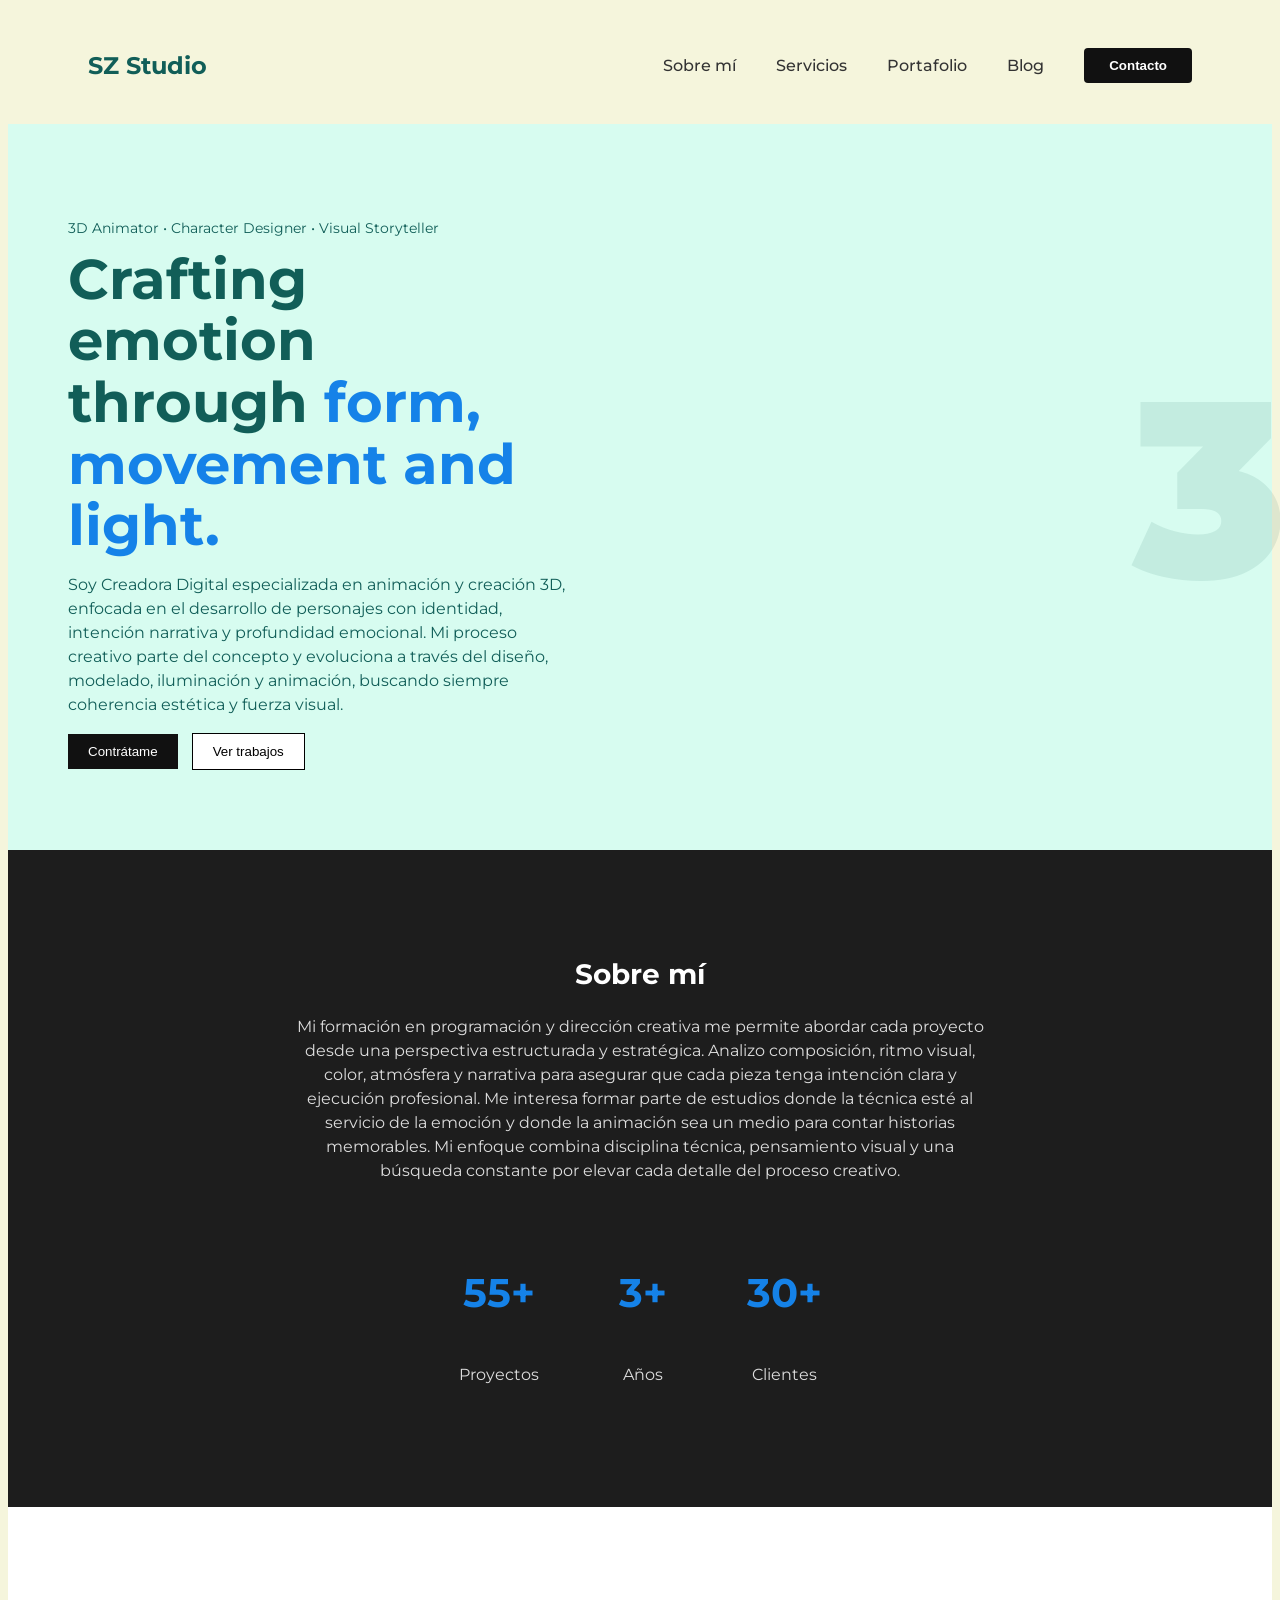
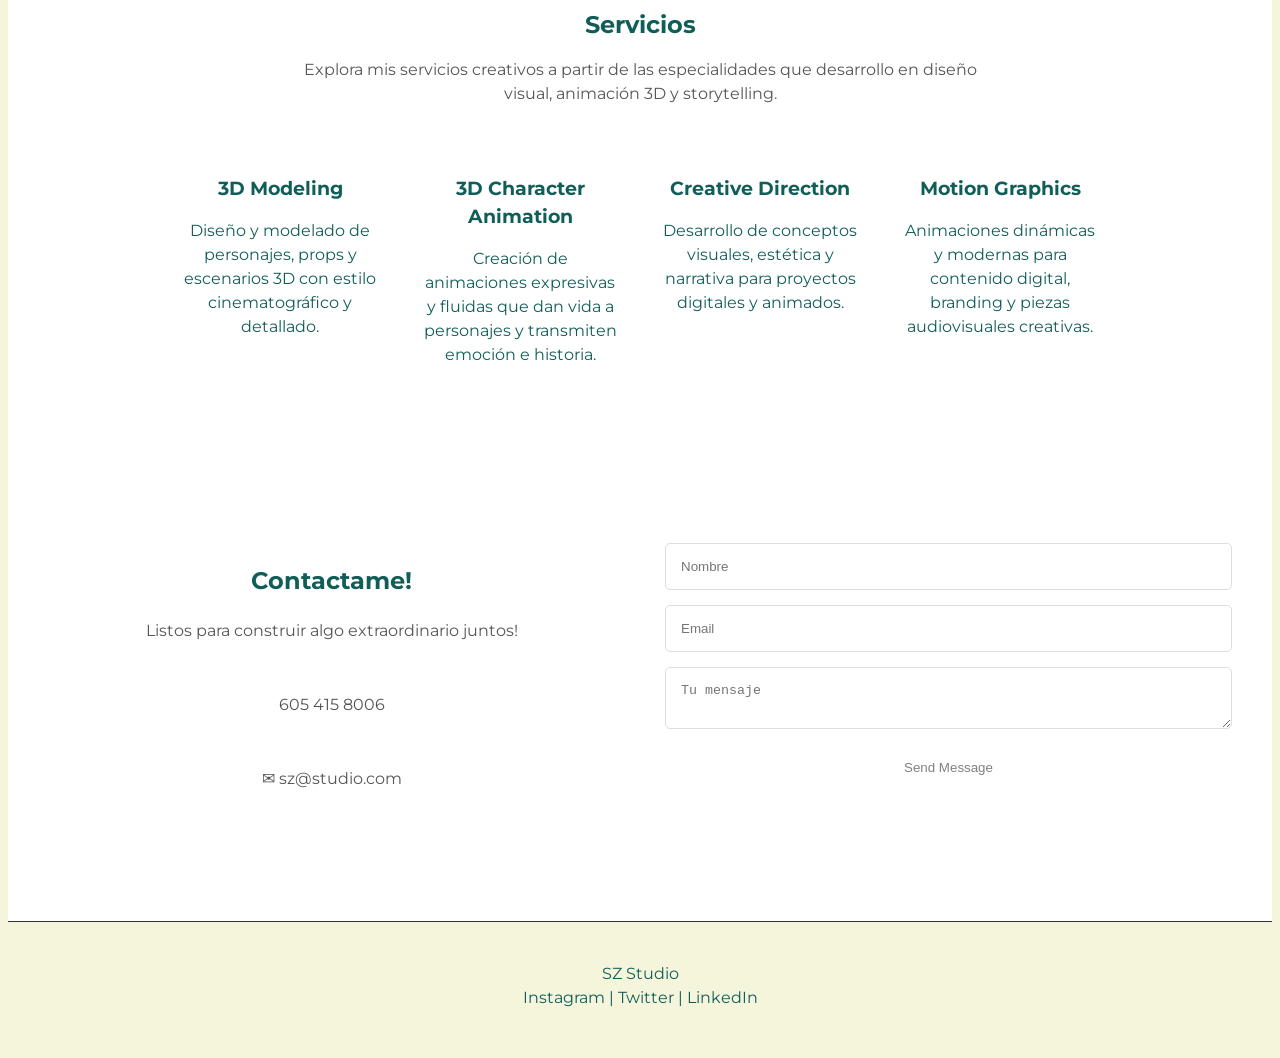
==== about.html @ 500b25a1 "first commit" ====
<html lang="es">
<head>
    <meta charset="UTF-8">
    <meta name="viewport" content="width=device-width, initial-scale=1.0">
    <title>SZ Studio - Sofia Zabala</title>
    <link rel="stylesheet" href="style.css">
    <link href="https://fonts.googleapis.com/css2?family=Montserrat:wght@400;500;700;900&display=swap" rel="stylesheet">
    <link rel="stylesheet" href="css/styles.css">
</head>
<body>

    <header>
        <h2>SZ Studio</h2>
        <nav>
            <ul>
                <li><a href="#about">Sobre mí</a></li>
                <li><a href="#services">Servicios</a></li>
                <li><a href="#portfolio">Portafolio</a></li>
                <li><a href="#blog">Blog</a></li>
                <li><button>Contacto</button></li>
            </ul>
        </nav>
    </header>

    <main>
        <section class="hero">
            <div class="hero-content">
                <p>3D Animator • Character Designer • Visual Storyteller</p>
                <h1>Crafting emotion through <span>form, movement and light.</span></h1>
                <p>Soy Creadora Digital especializada en animación y creación 3D, enfocada en el desarrollo de personajes con identidad, intención narrativa y profundidad emocional. Mi proceso creativo parte del concepto y evoluciona a través del diseño, modelado, iluminación y animación, buscando siempre coherencia estética y fuerza visual.</p>
                <div class="hero-btns">
                    <button>Contrátame</button>
                    <button>Ver trabajos</button>
                </div>
            </div>
            <div class="hero-image">
                <div class="ux-bg">3D</div>
            </div>
        </section>
</section>

  <section id="about">
    <h2>Sobre mí</h2>
    <p>
      Mi formación en programación y dirección creativa me permite abordar cada proyecto desde una perspectiva estructurada y estratégica. Analizo composición, ritmo visual, color, atmósfera y narrativa para asegurar que cada pieza tenga intención clara y ejecución profesional.

Me interesa formar parte de estudios donde la técnica esté al servicio de la emoción y donde la animación sea un medio para contar historias memorables. Mi enfoque combina disciplina técnica, pensamiento visual y una búsqueda constante por elevar cada detalle del proceso creativo.
    </p>

    <div>
      <div>
        <h3>55+</h3>
        <p>Proyectos</p>
      </div>
      <div>
        <h3>3+</h3>
        <p>Años</p>
      </div>
      <div>
        <h3>30+</h3>
        <p>Clientes</p>
      </div>
    </div>
  </section>

  <section id="services">
    <h2>Servicios</h2>
    <p>
      Explora mis servicios creativos a partir de las especialidades que desarrollo en diseño visual, animación 3D y storytelling.
    </p>

    <div>
      <div>
        <h3>3D Modeling</h3>
        <p>Diseño y modelado de personajes, props y escenarios 3D con estilo cinematográfico y detallado.</p>
      </div>
      <div>
        <h3>3D Character Animation</h3>
        <p>Creación de animaciones expresivas y fluidas que dan vida a personajes y transmiten emoción e historia.</p>
      </div>
      <div>
        <h3>Creative Direction
</h3>
        <p>Desarrollo de conceptos visuales, estética y narrativa para proyectos digitales y animados.</p>
      </div>
      <div>
        <h3>Motion Graphics</h3>
        <p>Animaciones dinámicas y modernas para contenido digital, branding y piezas audiovisuales creativas.</p>
      </div>
    </div>
  </section>
  <section class="contact">
    <div class="contact-info">
      <h2>Contactame!</h2>
      <p>Listos para construir algo extraordinario juntos!</p>
      <p> 605 415 8006
      </p>
      <p>✉ sz@studio.com</p>
    </div>
    <form class="contact-form">
      <input type="text" placeholder="Nombre">
      <input type="email" placeholder="Email">
      <textarea placeholder="Tu mensaje"></textarea>
      <button type="submit">Send Message</button>
    </form>
  </section>
</main>

<footer>
  <div class="footer-logo">SZ Studio</div>
  <div class="social-icons">
    <span>Instagram</span> | <span>Twitter</span> | <span>LinkedIn</span>
  </div>
</footer>
        </main>

</body>
</html>
---- css/styles.css ----
{
    margin: 0;
    padding: 0;
    box-sizing: border-box;
}

body {
    background: #F5F5DC;
    color: #115e58;
    line-height: 1.5;
    font-family: 'Montserrat', sans-serif;
}

header {
    display: flex;
    justify-content: space-between;
    align-items: center;
    padding: 20px 80px;
    background: #F5F5DC;
}

header h2 {
    font-weight: bold;
    color: #115e58;
    font-size: 24px;
}

nav ul {
    display: flex;
    gap: 40px;
    list-style: none;
    align-items: center;
}

nav a {
    text-decoration: none;
    color: #333;
    font-size: 16px;
    font-weight: 500;
    transition: color 0.3s ease;
}

nav a:hover {
    color: #115e58;
}

nav button {
    background: #111;
    color: #fff;
    border: none;
    padding: 10px 25px;
    font-weight: bold;
    cursor: pointer;
    border-radius: 4px;
    transition: transform 0.2s;
}

nav button:hover {
    transform: scale(1.05);
}
main section:first-of-type {
    display: flex;
    align-items: center;
    padding: 80px 60px;
    background: #d7fcf0;
    gap: 40px; 
}
main section:first-of-type div {
    max-width: 500px;
}

.hero-content { flex: 1; z-index: 2; }
.hero-image { flex: 1; position: relative; text-align: right; }

.hero-image img {
    width: 350px;
    height: 450px;
    object-fit: cover;
    border-radius: 20px;
    position: relative;
    z-index: 2;
}
.ux-bg {
    position: absolute;
    font-size: 250px;
    font-weight: 900;
    color: rgba(17, 94, 88, 0.1);
    top: 50%;
    left: 105%;
    transform: translateY(-50%);
    z-index: 1;
    pointer-events: none; 
}

h1 {
    font-size: 3.5rem;
    line-height: 1.1;
    margin: 10px 0;
}

main section:first-of-type p:first-child {
    font-size: 14px;
    margin-bottom: 10px;
}

main section:first-of-type span {
    color: #1582e8;
    font-weight: bold;
}
main section:first-of-type button {
    margin-right: 10px;
    padding: 10px 20px;
    border: none;
    cursor: pointer;
}

main section:first-of-type button:first-of-type {
    background: #111;
    color: #fff;
}

main section:first-of-type button:last-of-type {
    background: #fff;
    border: 1px solid #000;
}
#about {
    background: #1d1d1d;
    color: #fff;
    text-align: center;
    padding: 80px 40px;
}

#about h2 {
    margin-bottom: 20px;
    font-size: 28px;
}

#about p {
    max-width: 700px;
    margin: 0 auto 40px auto;
    color: #ddd;
}

#about > div {
    display: flex;
    justify-content: center;
    gap: 80px;
}

#about h3 {
    font-size: 40px;
    color: #1582e8;
}
#services {
    background: #fff;
    text-align: center;
    padding: 80px 40px;
}

#services h2 {
    margin-bottom: 15px;
}

#services > p {
    max-width: 700px;
    margin: 0 auto 50px auto;
    color: #555;
}

#services > div {
    display: flex;
    justify-content: center;
    gap: 40px;
    flex-wrap: wrap;
}

#services > div > div {
    max-width: 200px;
}

#services h3 {
    margin-bottom: 10px;
}
main section:nth-of-type(4) {
    background: #fff;
    text-align: center;
    padding: 80px 40px;
}

main section:nth-of-type(4) h2 {
    margin-bottom: 20px;
}

main section:nth-of-type(4) p {
    max-width: 650px;
    margin: 0 auto 50px auto;
    color: #555;
}
main section:nth-of-type(4) ul {
    max-width: 800px;
    margin: 0 auto;
    list-style: none;
}

main section:nth-of-type(4) li {
    display: flex;
    justify-content: space-between;
    margin-bottom: 25px;
    position: relative;
    padding-bottom: 10px;
    border-bottom: 4px solid #e0e0e0;
}
main section:nth-of-type(4) li::after {
    content: "";
    position: absolute;
    left: 0;
    bottom: -4px;
    width: 100%;
    height: 4px;
    background: #111;
}
main section:nth-of-type(5) {
    background: #d7fcf0;
    text-align: center;
    padding: 100px 40px;
    position: relative;
}

main section:nth-of-type(5) h2 {
    margin-bottom: 30px;
}

blockquote {
    max-width: 700px;
    margin: 0 auto;
    color: #333;
}
blockquote p {
    margin-bottom: 20px;
}

blockquote footer {
    margin-top: 25px;
    display: flex;
    align-items: center;
    justify-content: center;
    gap: 15px;
}

blockquote img {
    width: 50px;
    height: 50px;
    border-radius: 50%;
    object-fit: cover;
}

cite {
    font-style: normal;
    font-weight: bold;
}
.contact { background:
  var(--bg-pink); color:
    
    var(--text-dark);
  display: flex; gap: 50px;
  text-align: left; }
.contact-info, 
.contact-form
{
  flex: 1; 
}
.contact-form
{ 
  display: flex; 
  flex-direction: column;
  gap: 15px; }
.contact-form input, 
.contact-form 
textarea { 
  
  padding: 15px;
  border: 1px solid #ddd;
  border-radius: 5px; }
.contact-form button {
  
  background: var(--bg-dark);
  color: gray;
  padding: 16px; 
  border: none;
  cursor: pointer;
}
footer { padding: 40px; border-top: 1px solid #333; text-align: center; }


@media (max-width: 768px) {
  body {
    padding: 10px;
  }

  nav {
    display: flex;
    flex-direction: column;
  }
}
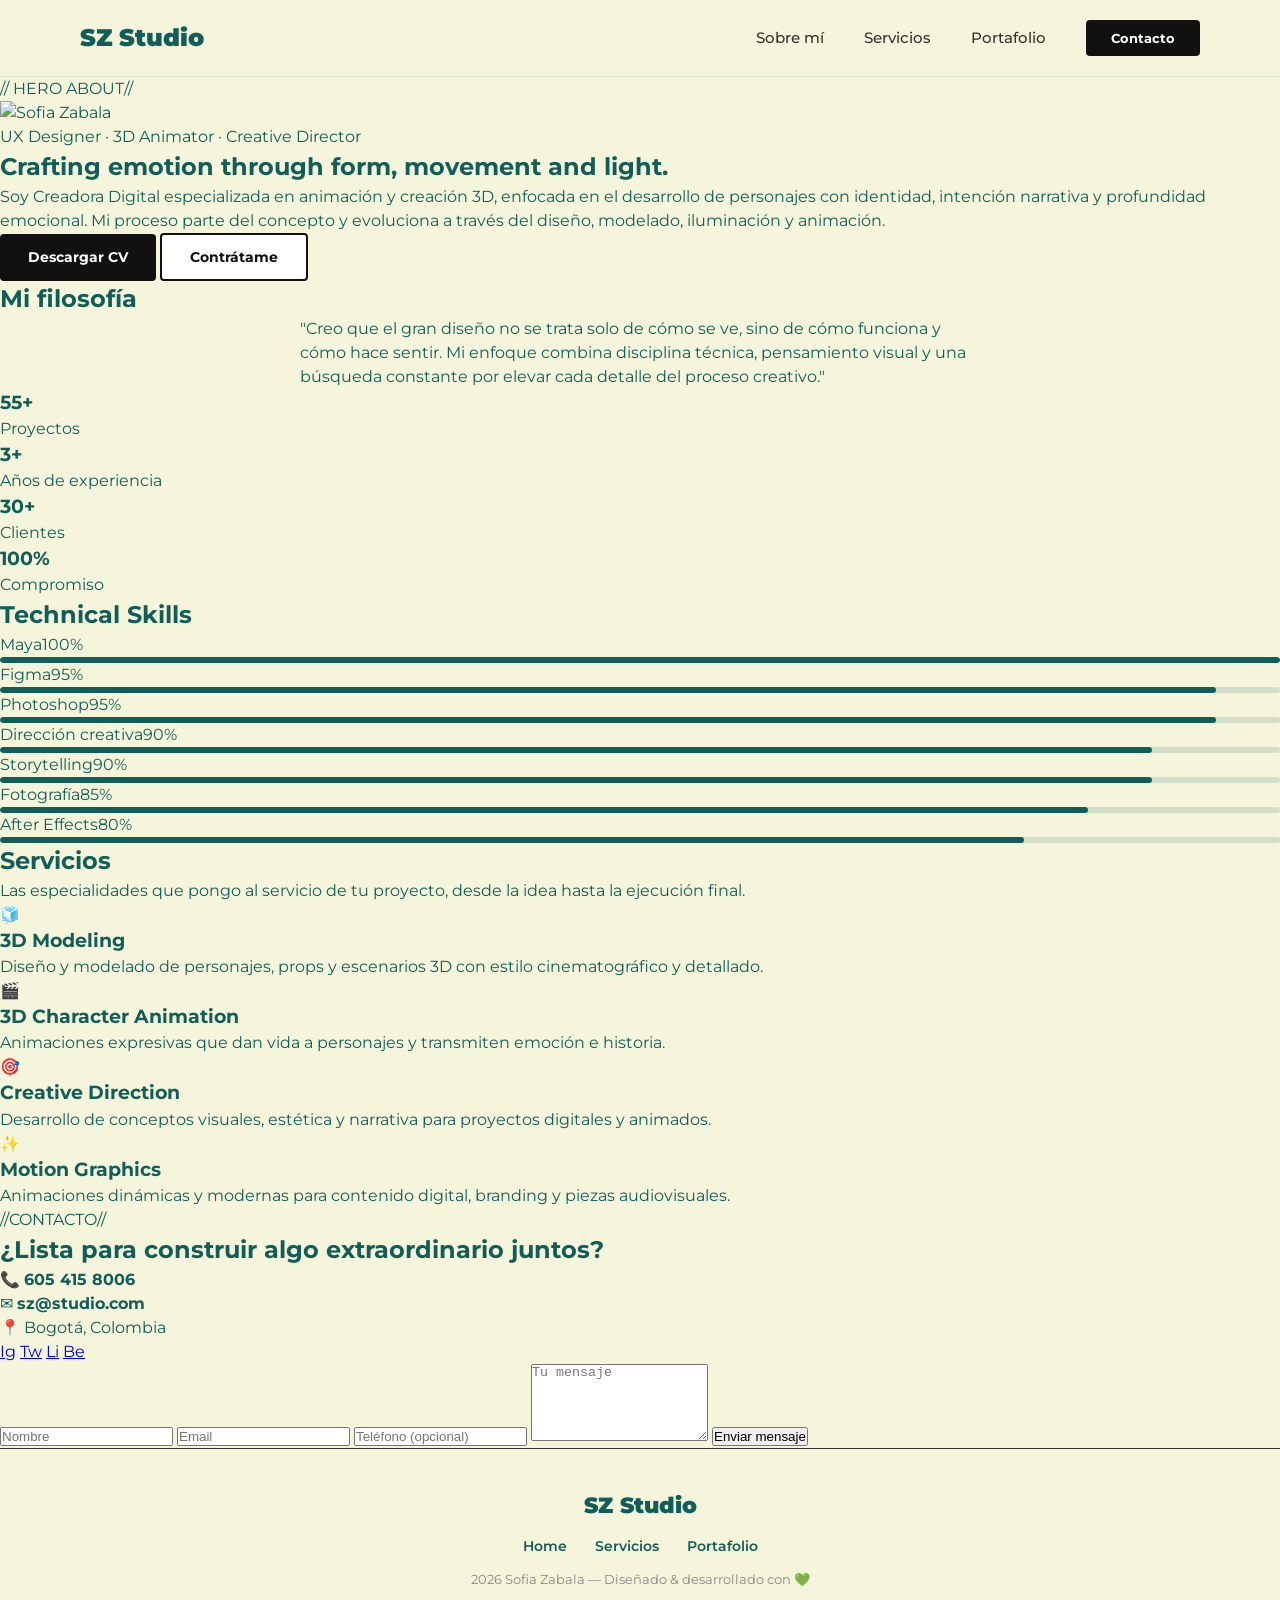
==== commit 19fc5654: "Termianción mejoras portaolio" ====
--- a/about.html
+++ b/about.html
@@ -1,118 +1,196 @@
+<!DOCTYPE html>
 <html lang="es">
 <head>
-    <meta charset="UTF-8">
-    <meta name="viewport" content="width=device-width, initial-scale=1.0">
-    <title>SZ Studio - Sofia Zabala</title>
-    <link rel="stylesheet" href="style.css">
-    <link href="https://fonts.googleapis.com/css2?family=Montserrat:wght@400;500;700;900&display=swap" rel="stylesheet">
-    <link rel="stylesheet" href="css/styles.css">
+  <meta charset="UTF-8" />
+  <meta name="viewport" content="width=device-width, initial-scale=1.0"/>
+  <title>About Me | SZ Studio</title>
+  <link href="https://fonts.googleapis.com/css2?family=Montserrat:wght@400;500;700;900&display=swap" rel="stylesheet"/>
+  <link rel="stylesheet" href="css/styles.css"/>
+  <link rel="stylesheet" href="css/about.css"/>
 </head>
 <body>
 
-    <header>
-        <h2>SZ Studio</h2>
-        <nav>
-            <ul>
-                <li><a href="#about">Sobre mí</a></li>
-                <li><a href="#services">Servicios</a></li>
-                <li><a href="#portfolio">Portafolio</a></li>
-                <li><a href="#blog">Blog</a></li>
-                <li><button>Contacto</button></li>
-            </ul>
-        </nav>
-    </header>
 
-    <main>
-        <section class="hero">
-            <div class="hero-content">
-                <p>3D Animator • Character Designer • Visual Storyteller</p>
-                <h1>Crafting emotion through <span>form, movement and light.</span></h1>
-                <p>Soy Creadora Digital especializada en animación y creación 3D, enfocada en el desarrollo de personajes con identidad, intención narrativa y profundidad emocional. Mi proceso creativo parte del concepto y evoluciona a través del diseño, modelado, iluminación y animación, buscando siempre coherencia estética y fuerza visual.</p>
-                <div class="hero-btns">
-                    <button>Contrátame</button>
-                    <button>Ver trabajos</button>
-                </div>
-            </div>
-            <div class="hero-image">
-                <div class="ux-bg">3D</div>
-            </div>
-        </section>
-</section>
+  <header>
+    <h2>SZ Studio</h2>
+    <nav>
+      <ul>
+        <li><a href="index.html#about">Sobre mí</a></li>
+        <li><a href="index.html#services">Servicios</a></li>
+        <li><a href="index.html#portfolio">Portafolio</a></li>
+        <li><button onclick="document.getElementById('about-contact').scrollIntoView({behavior:'smooth'})">Contacto</button></li>
+      </ul>
+    </nav>
+  </header>
 
-  <section id="about">
-    <h2>Sobre mí</h2>
-    <p>
-      Mi formación en programación y dirección creativa me permite abordar cada proyecto desde una perspectiva estructurada y estratégica. Analizo composición, ritmo visual, color, atmósfera y narrativa para asegurar que cada pieza tenga intención clara y ejecución profesional.
+  <main>
 
-Me interesa formar parte de estudios donde la técnica esté al servicio de la emoción y donde la animación sea un medio para contar historias memorables. Mi enfoque combina disciplina técnica, pensamiento visual y una búsqueda constante por elevar cada detalle del proceso creativo.
-    </p>
+   // HERO ABOUT//
+    <section class="about-hero">
+      <div class="about-hero-img">
+        <img src="https://ibb.co/0jMKv1FR" alt="Sofia Zabala" />
+      </div>
+      <div class="about-hero-text">
+        <span class="about-tag">UX Designer · 3D Animator · Creative Director</span>
+        <h1>Crafting emotion through <span>form, movement and light.</span></h1>
+        <p>
+          Soy Creadora Digital especializada en animación y creación 3D, enfocada
+          en el desarrollo de personajes con identidad, intención narrativa y
+          profundidad emocional. Mi proceso parte del concepto y evoluciona a
+          través del diseño, modelado, iluminación y animación.
+        </p>
+        <div class="about-hero-btns">
+          <a href="#" class="btn-dark" download>Descargar CV</a>
+          <button class="btn-outline" onclick="document.getElementById('about-contact').scrollIntoView({behavior:'smooth'})">Contrátame</button>
+        </div>
+      </div>
+    </section>
 
-    <div>
-      <div>
-        <h3>55+</h3>
-        <p>Proyectos</p>
+   
+    <div class="about-philosophy">
+
+      <div class="philosophy-left">
+        <h2>Mi filosofía</h2>
+        <blockquote>
+          "Creo que el gran diseño no se trata solo de cómo se ve, sino de cómo
+          funciona y cómo hace sentir. Mi enfoque combina disciplina técnica,
+          pensamiento visual y una búsqueda constante por elevar cada detalle
+          del proceso creativo."
+        </blockquote>
+        <div class="stats-grid">
+          <div class="stat-item">
+            <h3>55+</h3>
+            <p>Proyectos</p>
+          </div>
+          <div class="stat-item">
+            <h3>3+</h3>
+            <p>Años de experiencia</p>
+          </div>
+          <div class="stat-item">
+            <h3>30+</h3>
+            <p>Clientes</p>
+          </div>
+          <div class="stat-item">
+            <h3>100%</h3>
+            <p>Compromiso</p>
+          </div>
+        </div>
       </div>
-      <div>
-        <h3>3+</h3>
-        <p>Años</p>
+
+      <div class="philosophy-right">
+        <h2>Technical Skills</h2>
+        <ul class="skills-list">
+          <li>
+            <div class="skill-header"><span>Maya</span><span>100%</span></div>
+            <div class="skill-bar"><div style="--w:100%"></div></div>
+          </li>
+          <li>
+            <div class="skill-header"><span>Figma</span><span>95%</span></div>
+            <div class="skill-bar"><div style="--w:95%"></div></div>
+          </li>
+          <li>
+            <div class="skill-header"><span>Photoshop</span><span>95%</span></div>
+            <div class="skill-bar"><div style="--w:95%"></div></div>
+          </li>
+          <li>
+            <div class="skill-header"><span>Dirección creativa</span><span>90%</span></div>
+            <div class="skill-bar"><div style="--w:90%"></div></div>
+          </li>
+          <li>
+            <div class="skill-header"><span>Storytelling</span><span>90%</span></div>
+            <div class="skill-bar"><div style="--w:90%"></div></div>
+          </li>
+          <li>
+            <div class="skill-header"><span>Fotografía</span><span>85%</span></div>
+            <div class="skill-bar"><div style="--w:85%"></div></div>
+          </li>
+          <li>
+            <div class="skill-header"><span>After Effects</span><span>80%</span></div>
+            <div class="skill-bar"><div style="--w:80%"></div></div>
+          </li>
+        </ul>
       </div>
-      <div>
-        <h3>30+</h3>
-        <p>Clientes</p>
+
+    </div>
+
+    
+    <section class="about-services">
+      <h2>Servicios</h2>
+      <p>Las especialidades que pongo al servicio de tu proyecto, desde la idea hasta la ejecución final.</p>
+      <div class="services-grid">
+        <div class="service-card">
+          <span class="service-icon">🧊</span>
+          <h3>3D Modeling</h3>
+          <p>Diseño y modelado de personajes, props y escenarios 3D con estilo cinematográfico y detallado.</p>
+        </div>
+        <div class="service-card">
+          <span class="service-icon">🎬</span>
+          <h3>3D Character Animation</h3>
+          <p>Animaciones expresivas que dan vida a personajes y transmiten emoción e historia.</p>
+        </div>
+        <div class="service-card">
+          <span class="service-icon">🎯</span>
+          <h3>Creative Direction</h3>
+          <p>Desarrollo de conceptos visuales, estética y narrativa para proyectos digitales y animados.</p>
+        </div>
+        <div class="service-card">
+          <span class="service-icon">✨</span>
+          <h3>Motion Graphics</h3>
+          <p>Animaciones dinámicas y modernas para contenido digital, branding y piezas audiovisuales.</p>
+        </div>
       </div>
-    </div>
-  </section>
+    </section>
 
-  <section id="services">
-    <h2>Servicios</h2>
-    <p>
-      Explora mis servicios creativos a partir de las especialidades que desarrollo en diseño visual, animación 3D y storytelling.
-    </p>
+    //CONTACTO//
+    <section class="about-contact" id="about-contact">
+      <div class="about-contact-left">
+        <h2>¿Lista para construir algo <span>extraordinario</span> juntos?</h2>
+        <ul class="contact-details">
+          <li>📞 <strong>605 415 8006</strong></li>
+          <li>✉ <strong>sz@studio.com</strong></li>
+          <li>📍 Bogotá, Colombia</li>
+        </ul>
+        <div class="social-row">
+          <a href="#" title="Instagram">Ig</a>
+          <a href="#" title="Twitter">Tw</a>
+          <a href="#" title="LinkedIn">Li</a>
+          <a href="#" title="Behance">Be</a>
+        </div>
+      </div>
+      <div class="about-contact-right">
+        <input type="text" placeholder="Nombre" />
+        <input type="email" placeholder="Email" />
+        <input type="tel" placeholder="Teléfono (opcional)" />
+        <textarea rows="5" placeholder="Tu mensaje"></textarea>
+        <button type="button">Enviar mensaje</button>
+      </div>
+    </section>
 
-    <div>
-      <div>
-        <h3>3D Modeling</h3>
-        <p>Diseño y modelado de personajes, props y escenarios 3D con estilo cinematográfico y detallado.</p>
-      </div>
-      <div>
-        <h3>3D Character Animation</h3>
-        <p>Creación de animaciones expresivas y fluidas que dan vida a personajes y transmiten emoción e historia.</p>
-      </div>
-      <div>
-        <h3>Creative Direction
-</h3>
-        <p>Desarrollo de conceptos visuales, estética y narrativa para proyectos digitales y animados.</p>
-      </div>
-      <div>
-        <h3>Motion Graphics</h3>
-        <p>Animaciones dinámicas y modernas para contenido digital, branding y piezas audiovisuales creativas.</p>
-      </div>
-    </div>
-  </section>
-  <section class="contact">
-    <div class="contact-info">
-      <h2>Contactame!</h2>
-      <p>Listos para construir algo extraordinario juntos!</p>
-      <p> 605 415 8006
-      </p>
-      <p>✉ sz@studio.com</p>
-    </div>
-    <form class="contact-form">
-      <input type="text" placeholder="Nombre">
-      <input type="email" placeholder="Email">
-      <textarea placeholder="Tu mensaje"></textarea>
-      <button type="submit">Send Message</button>
-    </form>
-  </section>
-</main>
+  </main>
 
-<footer>
-  <div class="footer-logo">SZ Studio</div>
-  <div class="social-icons">
-    <span>Instagram</span> | <span>Twitter</span> | <span>LinkedIn</span>
-  </div>
-</footer>
-        </main>
+  
+  <footer>
+    <div class="footer-logo">SZ Studio</div>
+    <nav class="footer-nav">
+      <a href="index.html">Home</a>
+      <a href="index.html#services">Servicios</a>
+      <a href="index.html#portfolio">Portafolio</a>
+    </nav>
+    <p> 2026 Sofia Zabala — Diseñado &amp; desarrollado con 💚</p>
+  </footer>
+
+  <script>
+    const bars = document.querySelectorAll('.skill-bar');
+    const observer = new IntersectionObserver((entries) => {
+      entries.forEach(entry => {
+        if (entry.isIntersecting) {
+          entry.target.classList.add('visible');
+          observer.unobserve(entry.target);
+        }
+      });
+    }, { threshold: 0.3 });
+    bars.forEach(bar => observer.observe(bar));
+  </script>
 
 </body>
 </html>
--- a/css/styles.css
+++ b/css/styles.css
@@ -1,304 +1,558 @@
-{
-    margin: 0;
-    padding: 0;
-    box-sizing: border-box;
+*, *::before, *::after {
+  margin: 0;
+  padding: 0;
+  box-sizing: border-box;
 }
 
 body {
-    background: #F5F5DC;
-    color: #115e58;
-    line-height: 1.5;
-    font-family: 'Montserrat', sans-serif;
+  background: #F5F5DC;
+  color: #115e58;
+  line-height: 1.5;
+  font-family: 'Montserrat', sans-serif;
 }
 
 header {
-    display: flex;
-    justify-content: space-between;
-    align-items: center;
-    padding: 20px 80px;
-    background: #F5F5DC;
+  display: flex;
+  justify-content: space-between;
+  align-items: center;
+  padding: 20px 80px;
+  background: #F5F5DC;
+  position: sticky;
+  top: 0;
+  z-index: 100;
+  border-bottom: 1px solid rgba(17, 94, 88, 0.1);
 }
 
 header h2 {
-    font-weight: bold;
-    color: #115e58;
-    font-size: 24px;
+  font-weight: 900;
+  color: #115e58;
+  font-size: 24px;
 }
 
 nav ul {
-    display: flex;
-    gap: 40px;
-    list-style: none;
-    align-items: center;
+  display: flex;
+  gap: 40px;
+  list-style: none;
+  align-items: center;
 }
 
 nav a {
-    text-decoration: none;
-    color: #333;
-    font-size: 16px;
-    font-weight: 500;
-    transition: color 0.3s ease;
-}
-
-nav a:hover {
-    color: #115e58;
-}
+  text-decoration: none;
+  color: #333;
+  font-size: 15px;
+  font-weight: 500;
+  transition: color 0.3s;
+}
+
+nav a:hover { color: #115e58; }
 
 nav button {
-    background: #111;
-    color: #fff;
-    border: none;
-    padding: 10px 25px;
-    font-weight: bold;
-    cursor: pointer;
-    border-radius: 4px;
-    transition: transform 0.2s;
+  background: #111;
+  color: #fff;
+  border: none;
+  padding: 10px 25px;
+  font-weight: 700;
+  font-family: 'Montserrat', sans-serif;
+  cursor: pointer;
+  border-radius: 4px;
+  transition: transform 0.2s, background 0.2s;
 }
 
 nav button:hover {
-    transform: scale(1.05);
-}
-main section:first-of-type {
-    display: flex;
-    align-items: center;
-    padding: 80px 60px;
-    background: #d7fcf0;
-    gap: 40px; 
-}
-main section:first-of-type div {
-    max-width: 500px;
-}
-
-.hero-content { flex: 1; z-index: 2; }
-.hero-image { flex: 1; position: relative; text-align: right; }
+  transform: scale(1.05);
+  background: #115e58;
+}
+
+/* BOTONES REUTILIZABLES */
+.btn-dark, .btn-outline {
+  padding: 13px 28px;
+  font-weight: 700;
+  font-family: 'Montserrat', sans-serif;
+  font-size: 14px;
+  cursor: pointer;
+  border-radius: 4px;
+  text-decoration: none;
+  display: inline-block;
+}
+
+.btn-dark {
+  background: #111;
+  color: #fff;
+  border: none;
+  transition: transform 0.2s, background 0.2s;
+}
+
+.btn-dark:hover {
+  transform: scale(1.05);
+  background: #115e58;
+}
+
+.btn-outline {
+  background: #fff;
+  color: #111;
+  border: 2px solid #111;
+  transition: background 0.2s, color 0.2s;
+}
+
+.btn-outline:hover {
+  background: #111;
+  color: #fff;
+}
+
+/* HERO */
+.hero {
+  display: flex;
+  align-items: center;
+  padding: 80px 80px 80px 60px;
+  background: #d7fcf0;
+  gap: 40px;
+  overflow: hidden;
+  min-height: 85vh;
+}
+
+.hero-content {
+  flex: 1;
+  z-index: 2;
+  max-width: 520px;
+}
+
+.hero-tag {
+  font-size: 13px;
+  font-weight: 600;
+  color: #115e58;
+  opacity: 0.75;
+  margin-bottom: 14px;
+}
+
+.hero h1 {
+  font-size: 3.5rem;
+  font-weight: 900;
+  line-height: 1.1;
+  color: #111;
+  margin: 10px 0 20px;
+}
+
+.hero h1 span { color: #1582e8; }
+
+.hero-desc {
+  font-size: 15px;
+  color: #444;
+  max-width: 440px;
+  margin-bottom: 30px;
+  line-height: 1.7;
+}
+
+.hero-btns {
+  display: flex;
+  gap: 14px;
+  flex-wrap: wrap;
+}
+
+.hero-image {
+  flex: 1;
+  position: relative;
+  display: flex;
+  justify-content: flex-end;
+  align-items: center;
+}
 
 .hero-image img {
-    width: 350px;
-    height: 450px;
-    object-fit: cover;
-    border-radius: 20px;
-    position: relative;
-    z-index: 2;
-}
+  width: 350px;
+  height: 460px;
+  object-fit: cover;
+  object-position: top center;
+  border-radius: 20px;
+  z-index: 2;
+  box-shadow: 0 20px 60px rgba(17, 94, 88, 0.2);
+}
+
 .ux-bg {
-    position: absolute;
-    font-size: 250px;
-    font-weight: 900;
-    color: rgba(17, 94, 88, 0.1);
-    top: 50%;
-    left: 105%;
-    transform: translateY(-50%);
-    z-index: 1;
-    pointer-events: none; 
-}
-
-h1 {
-    font-size: 3.5rem;
-    line-height: 1.1;
-    margin: 10px 0;
-}
-
-main section:first-of-type p:first-child {
-    font-size: 14px;
-    margin-bottom: 10px;
-}
-
-main section:first-of-type span {
-    color: #1582e8;
-    font-weight: bold;
-}
-main section:first-of-type button {
-    margin-right: 10px;
-    padding: 10px 20px;
-    border: none;
-    cursor: pointer;
-}
-
-main section:first-of-type button:first-of-type {
-    background: #111;
-    color: #fff;
-}
-
-main section:first-of-type button:last-of-type {
-    background: #fff;
-    border: 1px solid #000;
-}
+  position: absolute;
+  font-size: 220px;
+  font-weight: 900;
+  color: rgba(17, 94, 88, 0.08);
+  top: 50%;
+  right: -20px;
+  transform: translateY(-50%);
+  z-index: 1;
+  pointer-events: none;
+  user-select: none;
+}
+
+/* ABOUT */
 #about {
-    background: #1d1d1d;
-    color: #fff;
+  background: #1d1d1d;
+  color: #fff;
+  text-align: center;
+  padding: 80px 40px;
+}
+
+#about h2 {
+  font-size: 2rem;
+  font-weight: 900;
+  margin-bottom: 20px;
+}
+
+#about > p {
+  max-width: 720px;
+  margin: 0 auto 50px;
+  color: #ccc;
+  font-size: 15px;
+  line-height: 1.8;
+}
+
+#about > div {
+  display: flex;
+  justify-content: center;
+  gap: 80px;
+  flex-wrap: wrap;
+}
+
+#about h3 {
+  font-size: 3rem;
+  font-weight: 900;
+  color: #1582e8;
+  line-height: 1;
+  margin-bottom: 6px;
+}
+
+#about > div > div > p {
+  color: #aaa;
+  font-size: 14px;
+  font-weight: 600;
+  text-transform: uppercase;
+  letter-spacing: 1px;
+}
+
+/* SERVICES */
+#services {
+  background: #fff;
+  text-align: center;
+  padding: 80px 40px;
+}
+
+#services h2 {
+  font-size: 2rem;
+  font-weight: 900;
+  color: #115e58;
+  margin-bottom: 14px;
+}
+
+#services > p {
+  max-width: 600px;
+  margin: 0 auto 50px;
+  color: #555;
+}
+
+#services > div {
+  display: flex;
+  justify-content: center;
+  gap: 30px;
+  flex-wrap: wrap;
+}
+
+#services > div > div {
+  max-width: 220px;
+  background: #F5F5DC;
+  padding: 28px 22px;
+  border-radius: 12px;
+  text-align: left;
+  transition: transform 0.3s, box-shadow 0.3s;
+}
+
+#services > div > div:hover {
+  transform: translateY(-6px);
+  box-shadow: 0 12px 30px rgba(17, 94, 88, 0.15);
+}
+
+#services h3 {
+  font-size: 15px;
+  font-weight: 700;
+  color: #115e58;
+  margin-bottom: 10px;
+}
+
+#services p { font-size: 13px; color: #555; line-height: 1.6; }
+
+/* SKILLS */
+#skills {
+  background: #F5F5DC;
+  padding: 80px;
+  text-align: center;
+}
+
+#skills h2 {
+  font-size: 2rem;
+  font-weight: 900;
+  color: #115e58;
+  margin-bottom: 14px;
+}
+
+#skills > p { max-width: 600px; margin: 0 auto 50px; color: #555; }
+
+#skills ul {
+  max-width: 700px;
+  margin: 0 auto;
+  list-style: none;
+  display: flex;
+  flex-direction: column;
+  gap: 20px;
+}
+
+#skills li { display: flex; align-items: center; gap: 16px; }
+
+#skills li > span:first-child {
+  width: 180px;
+  text-align: right;
+  font-size: 14px;
+  font-weight: 600;
+  color: #115e58;
+  flex-shrink: 0;
+}
+
+#skills li > span:last-child {
+  width: 40px;
+  font-size: 13px;
+  font-weight: 700;
+  color: #1582e8;
+  flex-shrink: 0;
+}
+
+.skill-bar {
+  flex: 1;
+  height: 6px;
+  background: rgba(17, 94, 88, 0.15);
+  border-radius: 4px;
+  overflow: hidden;
+}
+
+.skill-bar div {
+  height: 100%;
+  background: #115e58;
+  border-radius: 4px;
+  width: 0;
+  transition: width 1.4s cubic-bezier(.4, 0, .2, 1);
+}
+
+.skill-bar.visible div { width: var(--w); }
+
+/* PORTFOLIO */
+#portfolio {
+  background: #fff;
+  padding: 80px;
+  text-align: center;
+}
+
+#portfolio h2 {
+  font-size: 2rem;
+  font-weight: 900;
+  color: #115e58;
+  margin-bottom: 14px;
+}
+
+#portfolio > p { max-width: 500px; margin: 0 auto 50px; color: #555; }
+
+.portfolio-grid {
+  display: grid;
+  grid-template-columns: repeat(3, 1fr);
+  gap: 24px;
+  max-width: 1000px;
+  margin: 0 auto;
+}
+
+.portfolio-card {
+  text-decoration: none;
+  color: inherit;
+  text-align: left;
+  display: block;
+  transition: transform 0.3s;
+}
+
+.portfolio-card:hover { transform: translateY(-6px); }
+
+.card-thumb {
+  width: 100%;
+  height: 220px;
+  background: #d7fcf0;
+  border-radius: 12px;
+  display: flex;
+  align-items: center;
+  justify-content: center;
+  margin-bottom: 14px;
+  font-size: 13px;
+  font-weight: 600;
+  color: #115e58;
+  opacity: 0.7;
+  overflow: hidden;
+  transition: opacity 0.3s;
+}
+
+.portfolio-card:hover .card-thumb { opacity: 1; }
+
+.card-thumb img { width: 100%; height: 100%; object-fit: cover; border-radius: 12px; }
+
+.card-cat {
+  font-size: 11px;
+  font-weight: 700;
+  letter-spacing: 1.5px;
+  text-transform: uppercase;
+  color: #1582e8;
+  margin-bottom: 6px;
+}
+
+.portfolio-card h3 { font-size: 16px; font-weight: 700; color: #111; }
+
+/* TESTIMONIOS */
+#testimonios {
+  background: #d7fcf0;
+  text-align: center;
+  padding: 100px 40px;
+}
+
+#testimonios h2 {
+  font-size: 2rem;
+  font-weight: 900;
+  color: #115e58;
+  margin-bottom: 40px;
+}
+
+blockquote { max-width: 680px; margin: 0 auto; }
+
+blockquote p {
+  font-size: 17px;
+  color: #333;
+  font-style: italic;
+  line-height: 1.8;
+  margin-bottom: 24px;
+}
+
+blockquote footer {
+  display: flex;
+  align-items: center;
+  justify-content: center;
+  gap: 14px;
+}
+
+blockquote img {
+  width: 50px;
+  height: 50px;
+  border-radius: 50%;
+  object-fit: cover;
+  object-position: top center;
+}
+
+cite { font-style: normal; font-weight: 700; color: #115e58; }
+
+/* CONTACT */
+.contact {
+  background: #1d1d1d;
+  color: #fff;
+  display: flex;
+  gap: 60px;
+  padding: 80px;
+  align-items: flex-start;
+}
+
+.contact-info { flex: 1; }
+
+.contact-info h2 { font-size: 2rem; font-weight: 900; margin-bottom: 16px; }
+
+.contact-info p { color: #aaa; font-size: 15px; margin-bottom: 10px; line-height: 1.6; }
+
+.contact-form {
+  flex: 1;
+  display: flex;
+  flex-direction: column;
+  gap: 14px;
+}
+
+.contact-form input,
+.contact-form textarea {
+  padding: 14px 16px;
+  border: 1px solid #444;
+  border-radius: 6px;
+  background: #2a2a2a;
+  color: #fff;
+  font-family: 'Montserrat', sans-serif;
+  font-size: 14px;
+  transition: border-color 0.3s;
+}
+
+.contact-form input::placeholder,
+.contact-form textarea::placeholder { color: #777; }
+
+.contact-form input:focus,
+.contact-form textarea:focus { outline: none; border-color: #115e58; }
+
+.contact-form textarea { resize: vertical; min-height: 120px; }
+
+.contact-form button {
+  background: #115e58;
+  color: #fff;
+  border: none;
+  padding: 14px;
+  font-weight: 700;
+  font-family: 'Montserrat', sans-serif;
+  font-size: 14px;
+  border-radius: 6px;
+  cursor: pointer;
+  transition: background 0.2s, transform 0.2s;
+}
+
+.contact-form button:hover { background: #0d4a45; transform: scale(1.02); }
+
+/* FOOTER */
+footer {
+  padding: 40px 80px;
+  border-top: 1px solid #333;
+  text-align: center;
+  background: #F5F5DC;
+}
+
+.footer-logo { font-size: 22px; font-weight: 900; color: #115e58; margin-bottom: 12px; }
+
+.footer-nav { margin: 12px 0; }
+
+.footer-nav a, .social-icons a {
+  text-decoration: none;
+  color: #115e58;
+  font-size: 14px;
+  font-weight: 600;
+  margin: 0 12px;
+  transition: color 0.3s;
+}
+
+.footer-nav a:hover, .social-icons a:hover { color: #1582e8; }
+
+.social-icons { margin-bottom: 12px; color: #555; }
+
+footer > p { font-size: 13px; color: #888; }
+
+
+@media (max-width: 900px) {
+  header { padding: 20px 30px; flex-direction: column; gap: 16px; }
+
+  nav ul { gap: 20px; flex-wrap: wrap; justify-content: center; }
+
+  .hero {
+    flex-direction: column;
+    padding: 60px 30px;
     text-align: center;
-    padding: 80px 40px;
-}
-
-#about h2 {
-    margin-bottom: 20px;
-    font-size: 28px;
-}
-
-#about p {
-    max-width: 700px;
-    margin: 0 auto 40px auto;
-    color: #ddd;
-}
-
-#about > div {
-    display: flex;
-    justify-content: center;
-    gap: 80px;
-}
-
-#about h3 {
-    font-size: 40px;
-    color: #1582e8;
-}
-#services {
-    background: #fff;
-    text-align: center;
-    padding: 80px 40px;
-}
-
-#services h2 {
-    margin-bottom: 15px;
-}
-
-#services > p {
-    max-width: 700px;
-    margin: 0 auto 50px auto;
-    color: #555;
-}
-
-#services > div {
-    display: flex;
-    justify-content: center;
-    gap: 40px;
-    flex-wrap: wrap;
-}
-
-#services > div > div {
-    max-width: 200px;
-}
-
-#services h3 {
-    margin-bottom: 10px;
-}
-main section:nth-of-type(4) {
-    background: #fff;
-    text-align: center;
-    padding: 80px 40px;
-}
-
-main section:nth-of-type(4) h2 {
-    margin-bottom: 20px;
-}
-
-main section:nth-of-type(4) p {
-    max-width: 650px;
-    margin: 0 auto 50px auto;
-    color: #555;
-}
-main section:nth-of-type(4) ul {
-    max-width: 800px;
-    margin: 0 auto;
-    list-style: none;
-}
-
-main section:nth-of-type(4) li {
-    display: flex;
-    justify-content: space-between;
-    margin-bottom: 25px;
-    position: relative;
-    padding-bottom: 10px;
-    border-bottom: 4px solid #e0e0e0;
-}
-main section:nth-of-type(4) li::after {
-    content: "";
-    position: absolute;
-    left: 0;
-    bottom: -4px;
-    width: 100%;
-    height: 4px;
-    background: #111;
-}
-main section:nth-of-type(5) {
-    background: #d7fcf0;
-    text-align: center;
-    padding: 100px 40px;
-    position: relative;
-}
-
-main section:nth-of-type(5) h2 {
-    margin-bottom: 30px;
-}
-
-blockquote {
-    max-width: 700px;
-    margin: 0 auto;
-    color: #333;
-}
-blockquote p {
-    margin-bottom: 20px;
-}
-
-blockquote footer {
-    margin-top: 25px;
-    display: flex;
-    align-items: center;
-    justify-content: center;
-    gap: 15px;
-}
-
-blockquote img {
-    width: 50px;
-    height: 50px;
-    border-radius: 50%;
-    object-fit: cover;
-}
-
-cite {
-    font-style: normal;
-    font-weight: bold;
-}
-.contact { background:
-  var(--bg-pink); color:
-    
-    var(--text-dark);
-  display: flex; gap: 50px;
-  text-align: left; }
-.contact-info, 
-.contact-form
-{
-  flex: 1; 
-}
-.contact-form
-{ 
-  display: flex; 
-  flex-direction: column;
-  gap: 15px; }
-.contact-form input, 
-.contact-form 
-textarea { 
-  
-  padding: 15px;
-  border: 1px solid #ddd;
-  border-radius: 5px; }
-.contact-form button {
-  
-  background: var(--bg-dark);
-  color: gray;
-  padding: 16px; 
-  border: none;
-  cursor: pointer;
-}
-footer { padding: 40px; border-top: 1px solid #333; text-align: center; }
-
-
-@media (max-width: 768px) {
-  body {
-    padding: 10px;
+    min-height: auto;
   }
 
-  nav {
-    display: flex;
-    flex-direction: column;
-  }
+  .hero-content { max-width: 100%; display: flex; flex-direction: column; align-items: center; }
+  .hero h1 { font-size: 2.4rem; }
+
+  .hero-image { justify-content: center; }
+  .hero-image img { width: 260px; height: 340px; }
+
+  .ux-bg { font-size: 140px; right: -10px; }
+
+  #about > div { gap: 40px; }
+  #skills, #portfolio, footer { padding: 60px 30px; }
+  .portfolio-grid { grid-template-columns: 1fr; max-width: 400px; }
+  .contact { flex-direction: column; padding: 60px 30px; }
+  #skills ul { max-width: 100%; }
+  #skills li > span:first-child { width: 130px; }
 }
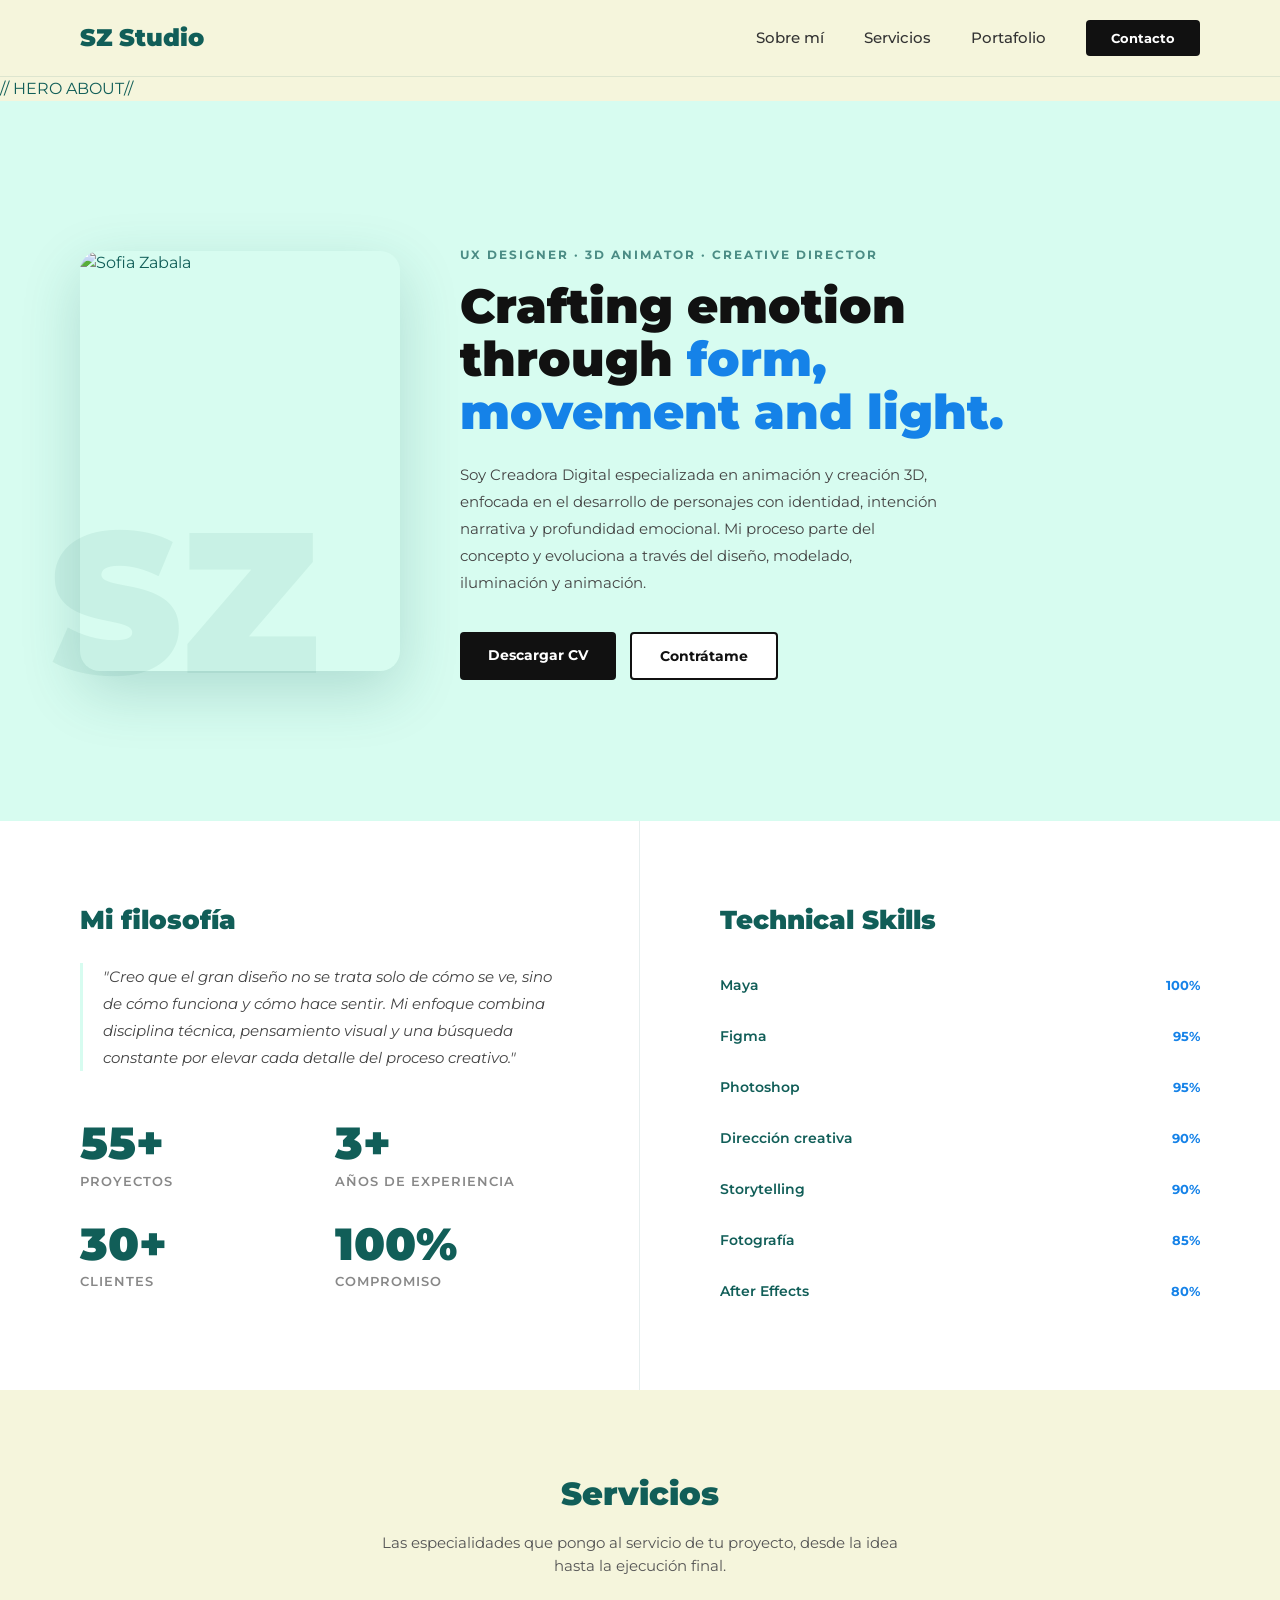
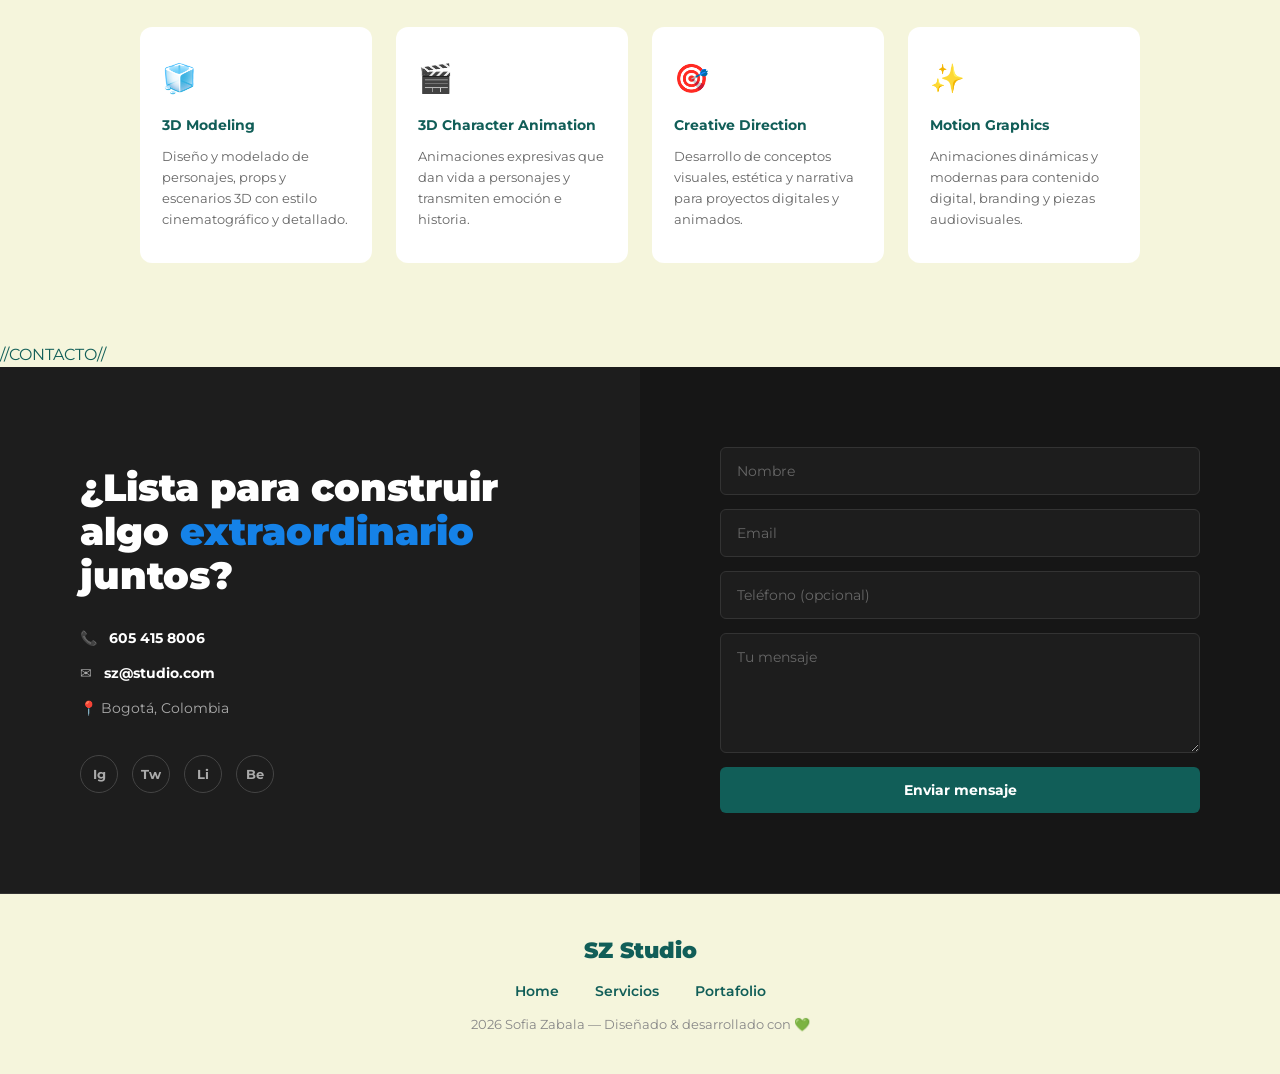
==== commit 0b64a074: "Cambios verificar css" ====
--- a/about.html
+++ b/about.html
@@ -6,7 +6,7 @@
   <title>About Me | SZ Studio</title>
   <link href="https://fonts.googleapis.com/css2?family=Montserrat:wght@400;500;700;900&display=swap" rel="stylesheet"/>
   <link rel="stylesheet" href="css/styles.css"/>
-  <link rel="stylesheet" href="css/about.css"/>
+  <link rel="stylesheet" href="about.css"/>
 </head>
 <body>
 
@@ -15,9 +15,9 @@
     <h2>SZ Studio</h2>
     <nav>
       <ul>
-        <li><a href="index.html#about">Sobre mí</a></li>
-        <li><a href="index.html#services">Servicios</a></li>
-        <li><a href="index.html#portfolio">Portafolio</a></li>
+        <li><a href="about.html">Sobre mí</a></li>
+        <li><a href="index.html">Servicios</a></li>
+        <li><a href="portafolio.html">Portafolio</a></li>
         <li><button onclick="document.getElementById('about-contact').scrollIntoView({behavior:'smooth'})">Contacto</button></li>
       </ul>
     </nav>
--- a/about.css
+++ b/about.css
@@ -0,0 +1,476 @@
+
+.about-hero {
+  background: #d7fcf0;
+  display: flex;
+  align-items: center;
+  gap: 60px;
+  padding: 80px;
+  overflow: hidden;
+  min-height: 80vh;
+  position: relative;
+}
+
+.about-hero-img {
+  flex: 0 0 auto;
+  position: relative;
+  z-index: 2;
+}
+
+.about-hero-img img {
+  width: 320px;
+  height: 420px;
+  object-fit: cover;
+  object-position: top center;
+  border-radius: 20px;
+  display: block;
+  box-shadow: 0 20px 60px rgba(17, 94, 88, 0.2);
+}
+
+/* texto decorativo detrás de la foto */
+.about-hero-img::before {
+  content: "SZ";
+  position: absolute;
+  font-size: 200px;
+  font-weight: 900;
+  color: rgba(17, 94, 88, 0.07);
+  bottom: -30px;
+  left: -30px;
+  line-height: 1;
+  z-index: -1;
+  pointer-events: none;
+  user-select: none;
+}
+
+.about-hero-text {
+  flex: 1;
+  max-width: 560px;
+}
+
+.about-tag {
+  display: inline-block;
+  font-size: 12px;
+  font-weight: 700;
+  letter-spacing: 2px;
+  text-transform: uppercase;
+  color: #115e58;
+  opacity: 0.7;
+  margin-bottom: 16px;
+}
+
+.about-hero-text h1 {
+  font-size: 3rem;
+  font-weight: 900;
+  line-height: 1.1;
+  color: #111;
+  margin-bottom: 22px;
+}
+
+.about-hero-text h1 span {
+  color: #1582e8;
+}
+
+.about-hero-text p {
+  font-size: 15px;
+  color: #444;
+  line-height: 1.8;
+  margin-bottom: 36px;
+  max-width: 480px;
+}
+
+.about-hero-btns {
+  display: flex;
+  gap: 14px;
+  flex-wrap: wrap;
+}
+
+/* ── FILOSOFÍA + SKILLS ── */
+.about-philosophy {
+  display: grid;
+  grid-template-columns: 1fr 1fr;
+  background: #fff;
+}
+
+.philosophy-left {
+  padding: 80px;
+  border-right: 1px solid rgba(17, 94, 88, 0.1);
+}
+
+.philosophy-left h2 {
+  font-size: 1.6rem;
+  font-weight: 900;
+  color: #115e58;
+  margin-bottom: 24px;
+}
+
+.philosophy-left blockquote {
+  font-size: 15px;
+  font-style: italic;
+  color: #444;
+  line-height: 1.8;
+  border-left: 3px solid #d7fcf0;
+  padding-left: 20px;
+  margin-bottom: 50px;
+}
+
+.stats-grid {
+  display: grid;
+  grid-template-columns: 1fr 1fr;
+  gap: 30px;
+}
+
+.stat-item h3 {
+  font-size: 2.8rem;
+  font-weight: 900;
+  color: #115e58;
+  line-height: 1;
+  margin-bottom: 6px;
+}
+
+.stat-item p {
+  font-size: 13px;
+  font-weight: 600;
+  color: #888;
+  text-transform: uppercase;
+  letter-spacing: 1px;
+}
+
+.philosophy-right {
+  padding: 80px;
+}
+
+.philosophy-right h2 {
+  font-size: 1.6rem;
+  font-weight: 900;
+  color: #115e58;
+  margin-bottom: 36px;
+}
+
+/* ── SKILL BARS ── */
+.skills-list {
+  list-style: none;
+  display: flex;
+  flex-direction: column;
+  gap: 22px;
+}
+
+.skills-list li {
+  display: flex;
+  flex-direction: column;
+  gap: 8px;
+}
+
+.skill-header {
+  display: flex;
+  justify-content: space-between;
+  align-items: center;
+}
+
+.skill-header span:first-child {
+  font-size: 14px;
+  font-weight: 600;
+  color: #115e58;
+}
+
+.skill-header span:last-child {
+  font-size: 13px;
+  font-weight: 700;
+  color: #1582e8;
+}
+
+.skill-bar {
+  width: 100%;
+  height: 5px;
+  background: rgba(17, 94, 88, 0.12);
+  border-radius: 3px;
+  overflow: hidden;
+}
+
+.skill-bar div {
+  height: 100%;
+  background: #115e58;
+  border-radius: 3px;
+  width: 0;
+  transition: width 1.4s cubic-bezier(.4, 0, .2, 1);
+}
+
+/* se activa con JS al entrar al viewport */
+.skill-bar.visible div {
+  width: var(--w);
+}
+
+/* ── SERVICIOS ── */
+.about-services {
+  background: #F5F5DC;
+  padding: 80px;
+  text-align: center;
+}
+
+.about-services h2 {
+  font-size: 2rem;
+  font-weight: 900;
+  color: #115e58;
+  margin-bottom: 14px;
+}
+
+.about-services > p {
+  max-width: 560px;
+  margin: 0 auto 50px;
+  color: #555;
+  font-size: 15px;
+}
+
+.services-grid {
+  display: grid;
+  grid-template-columns: repeat(4, 1fr);
+  gap: 24px;
+  max-width: 1000px;
+  margin: 0 auto;
+}
+
+.service-card {
+  background: #fff;
+  padding: 30px 22px;
+  border-radius: 12px;
+  text-align: left;
+  border-bottom: 3px solid transparent;
+  transition: transform 0.3s, box-shadow 0.3s, border-bottom-color 0.3s;
+}
+
+.service-card:hover {
+  transform: translateY(-6px);
+  box-shadow: 0 14px 30px rgba(17, 94, 88, 0.12);
+  border-bottom-color: #1582e8;
+}
+
+.service-icon {
+  font-size: 28px;
+  margin-bottom: 16px;
+  display: block;
+}
+
+.service-card h3 {
+  font-size: 14px;
+  font-weight: 700;
+  color: #115e58;
+  margin-bottom: 10px;
+}
+
+.service-card p {
+  font-size: 13px;
+  color: #666;
+  line-height: 1.6;
+}
+
+.about-contact {
+  background: #1d1d1d;
+  display: grid;
+  grid-template-columns: 1fr 1fr;
+}
+
+.about-contact-left {
+  padding: 80px;
+  display: flex;
+  flex-direction: column;
+  justify-content: center;
+}
+
+.about-contact-left h2 {
+  font-size: 2.4rem;
+  font-weight: 900;
+  color: #fff;
+  line-height: 1.15;
+  margin-bottom: 30px;
+}
+
+.about-contact-left h2 span {
+  color: #1582e8;
+}
+
+.contact-details {
+  list-style: none;
+  display: flex;
+  flex-direction: column;
+  gap: 14px;
+  margin-bottom: 36px;
+}
+
+.contact-details li {
+  display: flex;
+  align-items: center;
+  gap: 12px;
+  font-size: 14px;
+  color: #aaa;
+}
+
+.contact-details li strong {
+  color: #fff;
+}
+
+.social-row {
+  display: flex;
+  gap: 14px;
+}
+
+.social-row a {
+  width: 38px;
+  height: 38px;
+  border-radius: 50%;
+  border: 1px solid #444;
+  display: flex;
+  align-items: center;
+  justify-content: center;
+  text-decoration: none;
+  color: #aaa;
+  font-size: 13px;
+  font-weight: 700;
+  transition: border-color 0.3s, color 0.3s, background 0.3s;
+}
+
+.social-row a:hover {
+  border-color: #115e58;
+  color: #fff;
+  background: #115e58;
+}
+
+.about-contact-right {
+  padding: 80px;
+  display: flex;
+  flex-direction: column;
+  gap: 14px;
+  justify-content: center;
+  background: #161616;
+}
+
+.about-contact-right input,
+.about-contact-right textarea {
+  padding: 14px 16px;
+  border: 1px solid #333;
+  border-radius: 6px;
+  background: #1d1d1d;
+  color: #fff;
+  font-family: 'Montserrat', sans-serif;
+  font-size: 14px;
+  transition: border-color 0.3s;
+}
+
+.about-contact-right input::placeholder,
+.about-contact-right textarea::placeholder {
+  color: #666;
+}
+
+.about-contact-right input:focus,
+.about-contact-right textarea:focus {
+  outline: none;
+  border-color: #115e58;
+}
+
+.about-contact-right textarea {
+  resize: vertical;
+  min-height: 120px;
+}
+
+.about-contact-right button {
+  background: #115e58;
+  color: #fff;
+  border: none;
+  padding: 14px;
+  font-weight: 700;
+  font-family: 'Montserrat', sans-serif;
+  font-size: 14px;
+  border-radius: 6px;
+  cursor: pointer;
+  transition: background 0.2s, transform 0.2s;
+}
+
+.about-contact-right button:hover {
+  background: #0d4a45;
+  transform: scale(1.02);
+}
+
+/* ── FOOTER NAV ── */
+.footer-nav {
+  margin: 12px 0;
+}
+
+.footer-nav a {
+  text-decoration: none;
+  color: #115e58;
+  font-size: 14px;
+  font-weight: 600;
+  margin: 0 16px;
+  transition: color 0.3s;
+}
+
+.footer-nav a:hover {
+  color: #1582e8;
+}
+
+
+@media (max-width: 900px) {
+  .about-hero {
+    flex-direction: column;
+    padding: 50px 24px;
+    text-align: center;
+    min-height: auto;
+  }
+
+  .about-hero-text {
+    display: flex;
+    flex-direction: column;
+    align-items: center;
+  }
+
+  .about-hero-text h1 {
+    font-size: 2rem;
+  }
+
+  .about-hero-img img {
+    width: 240px;
+    height: 320px;
+  }
+
+  .about-philosophy {
+    grid-template-columns: 1fr;
+  }
+
+  .philosophy-left {
+    border-right: none;
+    border-bottom: 1px solid rgba(17, 94, 88, 0.1);
+    padding: 50px 24px;
+  }
+
+  .philosophy-right {
+    padding: 50px 24px;
+  }
+
+  .about-services {
+    padding: 50px 24px;
+  }
+
+  .services-grid {
+    grid-template-columns: 1fr 1fr;
+  }
+
+  .about-contact {
+    grid-template-columns: 1fr;
+  }
+
+  .about-contact-left,
+  .about-contact-right {
+    padding: 50px 24px;
+  }
+
+  .about-contact-left h2 {
+    font-size: 1.8rem;
+  }
+}
+
+@media (max-width: 560px) {
+  .services-grid {
+    grid-template-columns: 1fr;
+  }
+
+  .stats-grid {
+    grid-template-columns: 1fr 1fr;
+  }
+}
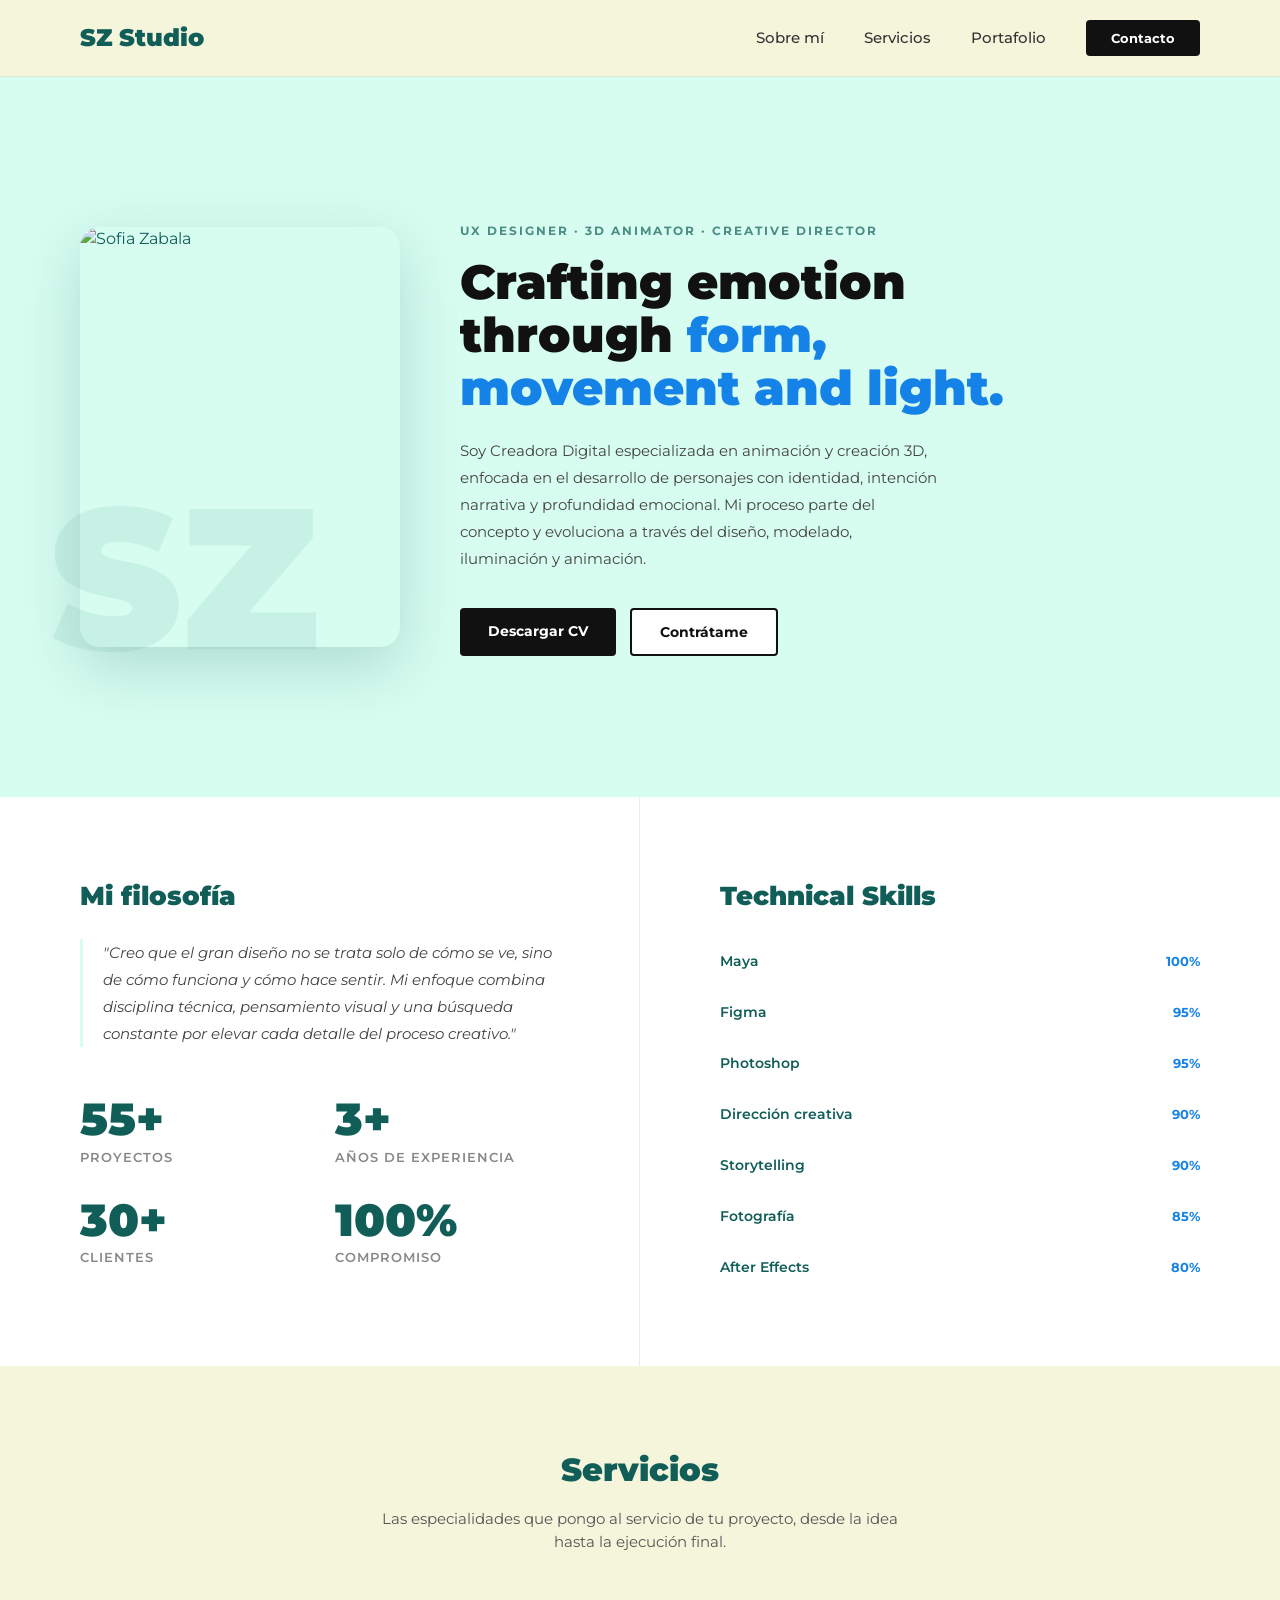
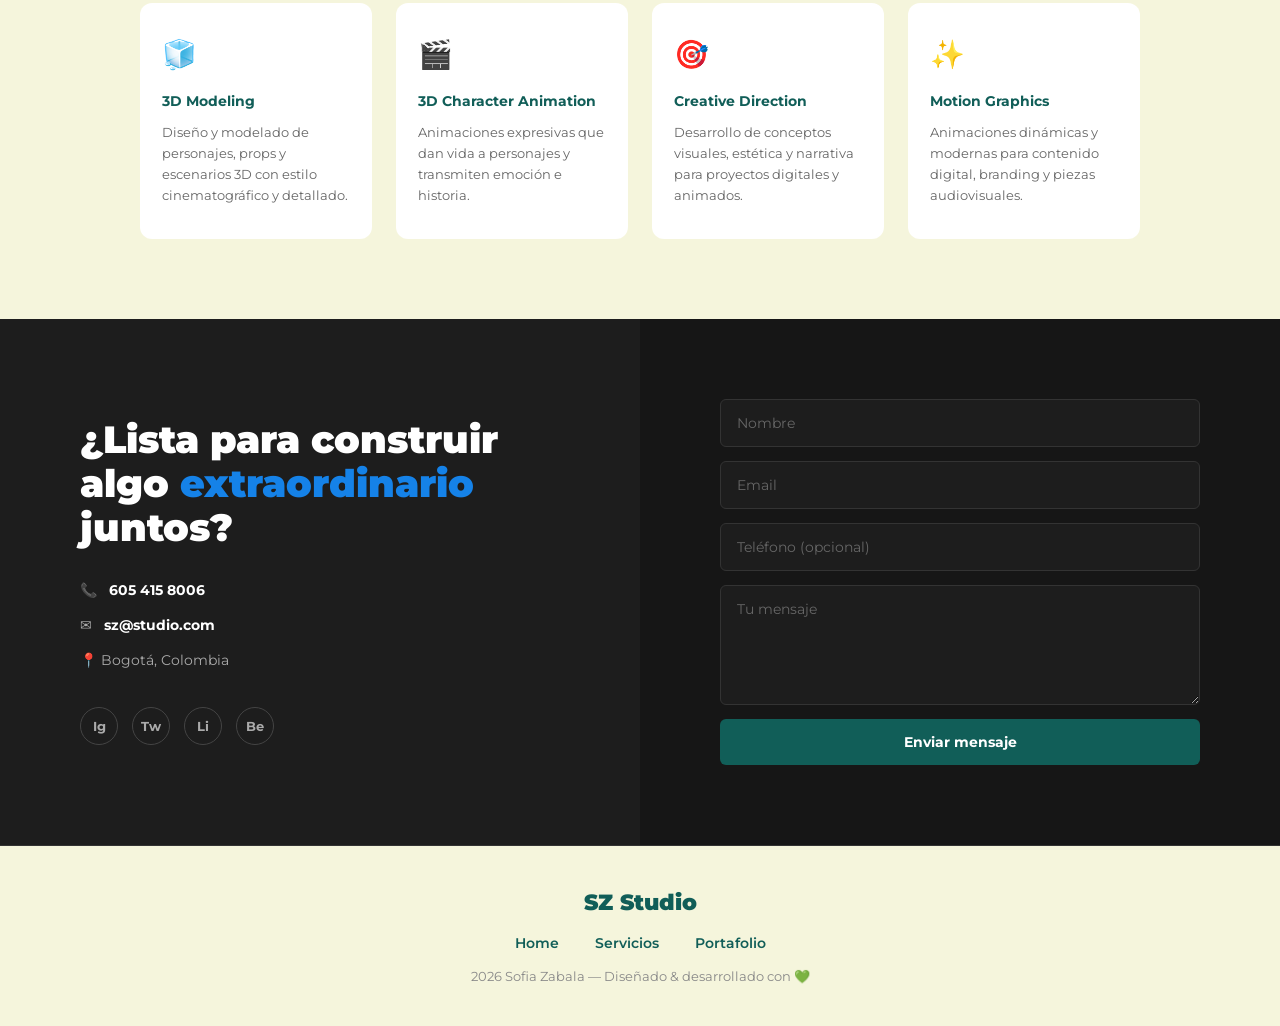
==== commit a4b55cae: "correciones" ====
--- a/about.html
+++ b/about.html
@@ -25,7 +25,7 @@
 
   <main>
 
-   // HERO ABOUT//
+   
     <section class="about-hero">
       <div class="about-hero-img">
         <img src="https://ibb.co/0jMKv1FR" alt="Sofia Zabala" />
@@ -141,7 +141,7 @@
       </div>
     </section>
 
-    //CONTACTO//
+    
     <section class="about-contact" id="about-contact">
       <div class="about-contact-left">
         <h2>¿Lista para construir algo <span>extraordinario</span> juntos?</h2>
